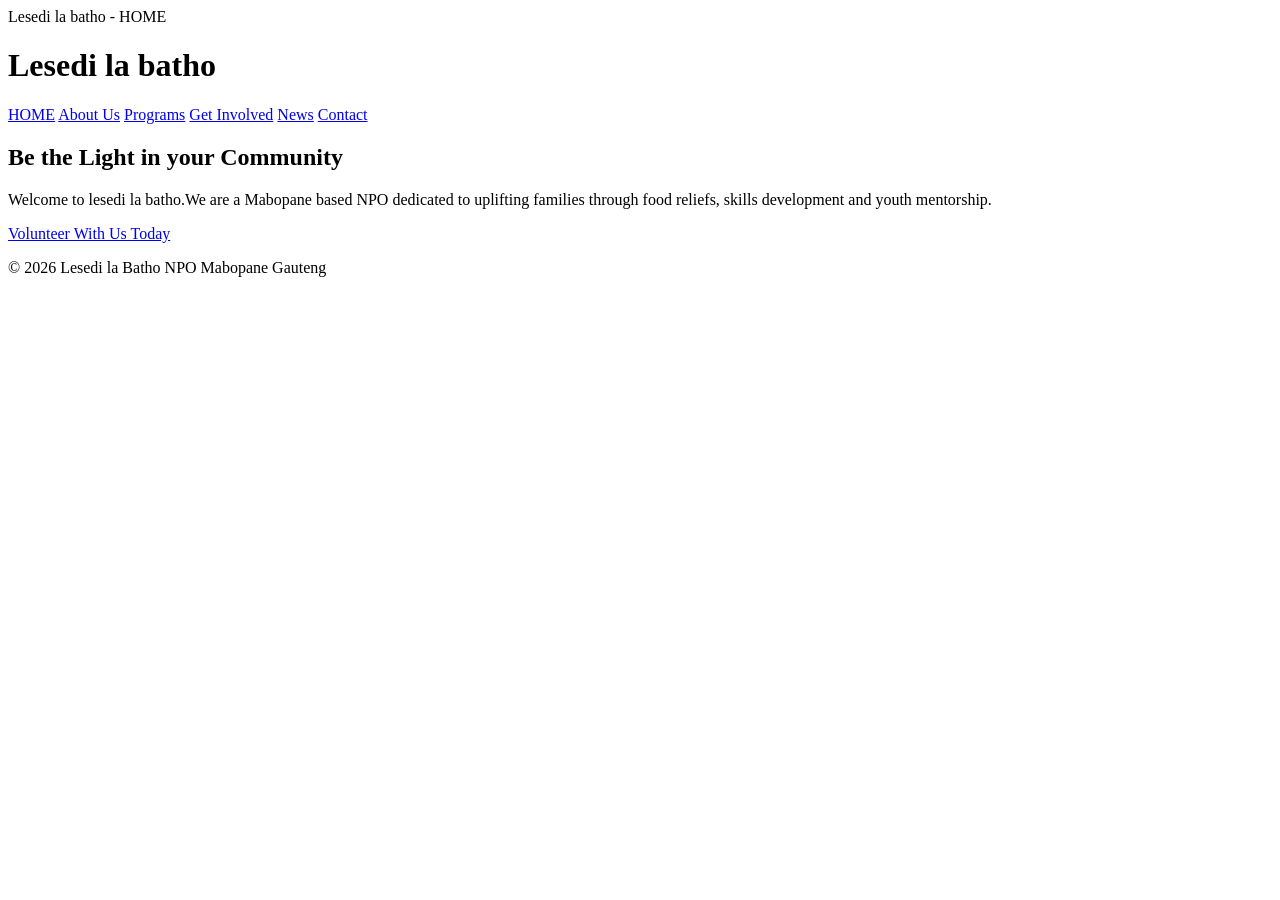
==== index.html @ f7e30dc0 "initial commit" ====
<!DOCTYPE html>
<html lang="en">
    <head>
        <meta charset="UTF-8">
        <memta name="viewport" content="width=device-width, initial-scale=1.0"
        <title>Lesedi la batho - HOME</title>
        <link rel="stylesheet" href="css/style.css">
    </head>
    <body>
        <header>
            <h1>Lesedi la batho</h1>
            <nav>
                <a href="index.html">HOME</a>
                <a href="about.html">About Us</a>
                <a href="services.html">Programs</a>
                <a href="enquiry.html">Get Involved</a>
                <a href="news.html">News</a>
                <a href="contact.html">Contact</a>
            </nav>  
        </header>
        <main>
            <h2>Be the Light in your Community</h2>
            <p>Welcome to lesedi la batho.We are a Mabopane based NPO dedicated to uplifting families through food reliefs, skills development and youth mentorship.</p>
            <a href="enquiry.html">Volunteer With Us Today</a>
        </main>
        <footer>
            <p>&copy; 2026 Lesedi la Batho NPO Mabopane Gauteng</p>
        </footer>
    </body>
</html>
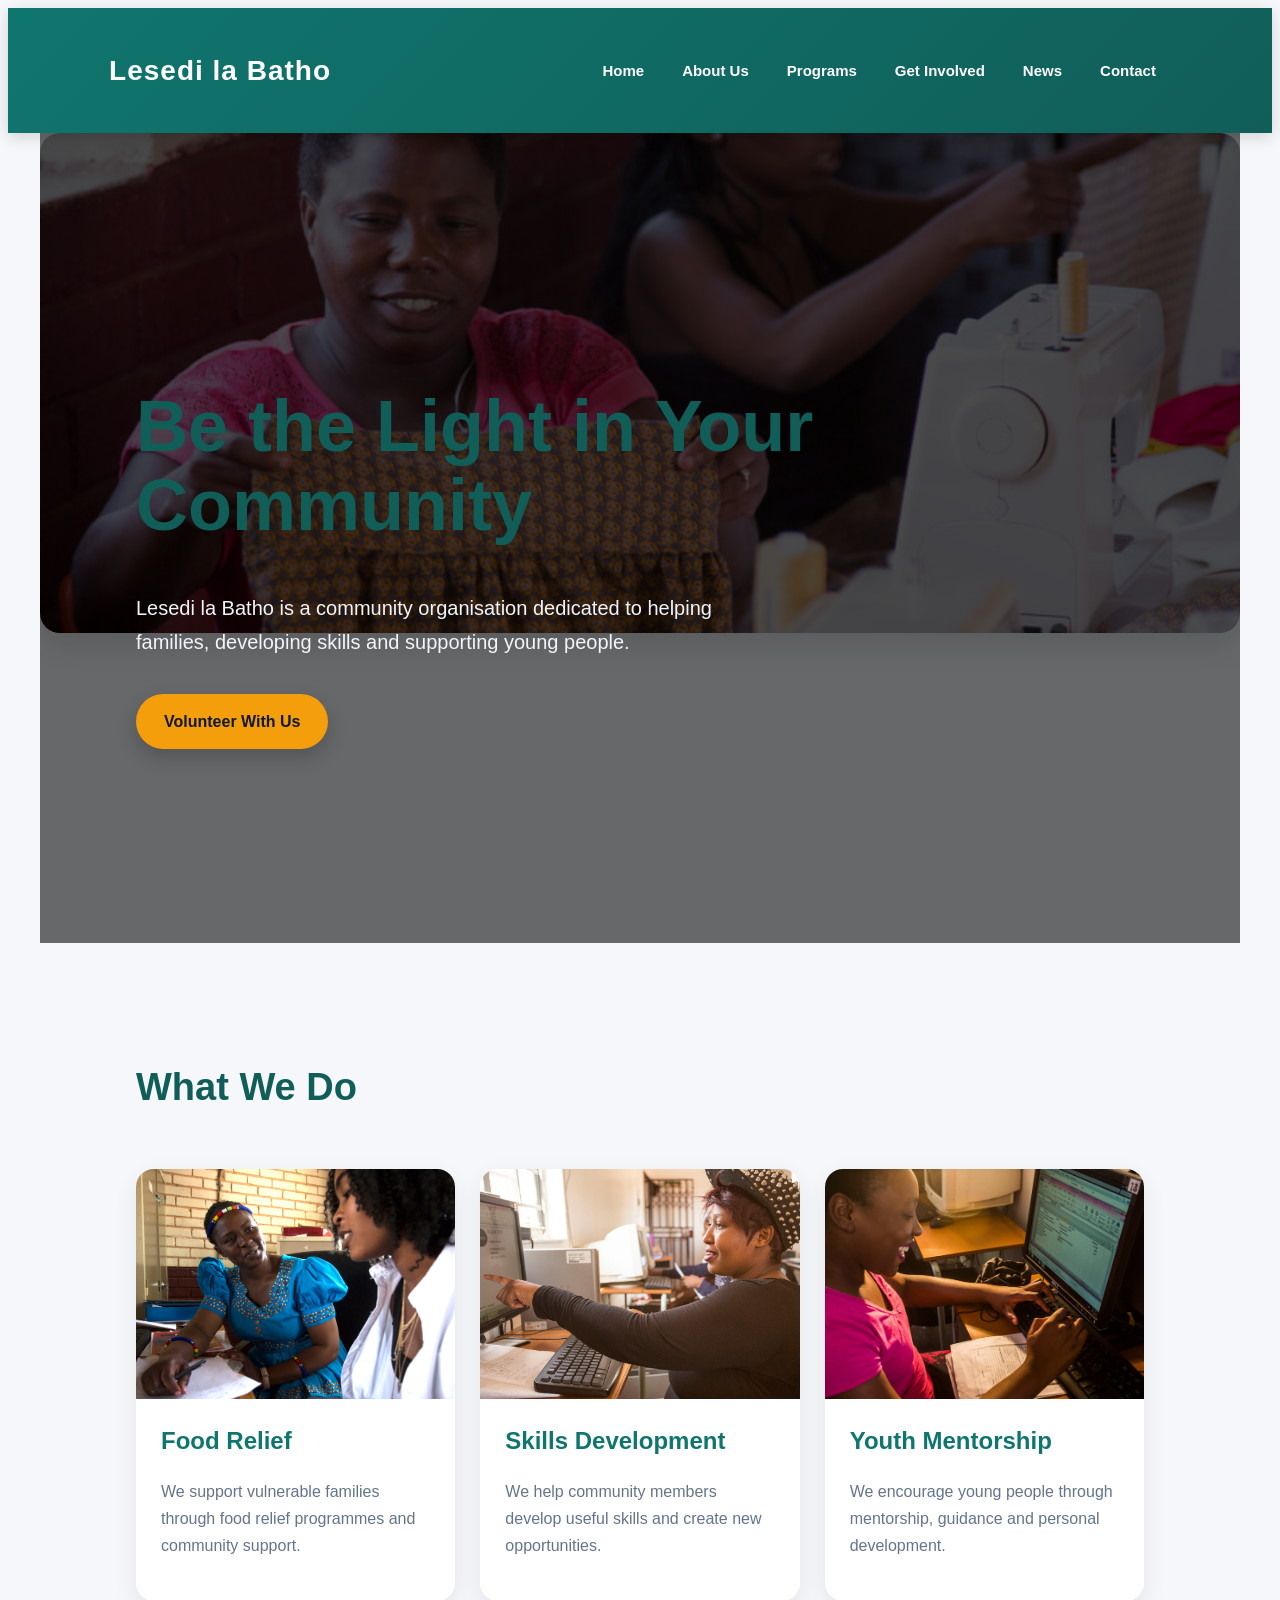
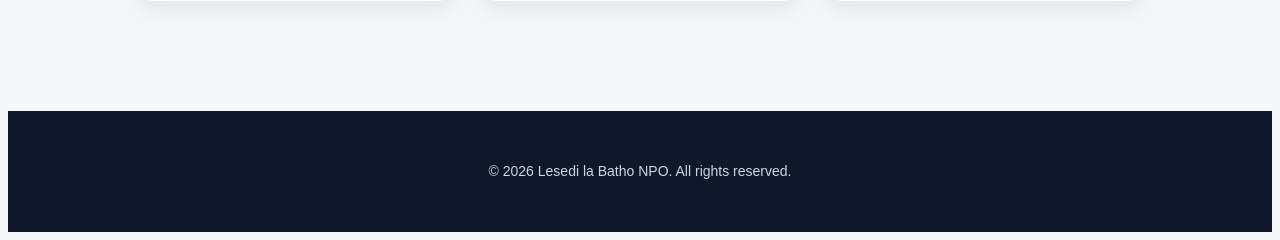
==== commit a33c29f2: "push site files" ====
--- a/index.html
+++ b/index.html
@@ -1,30 +1,85 @@
 <!DOCTYPE html>
 <html lang="en">
-    <head>
-        <meta charset="UTF-8">
-        <memta name="viewport" content="width=device-width, initial-scale=1.0"
-        <title>Lesedi la batho - HOME</title>
-        <link rel="stylesheet" href="css/style.css">
-    </head>
-    <body>
-        <header>
-            <h1>Lesedi la batho</h1>
-            <nav>
-                <a href="index.html">HOME</a>
-                <a href="about.html">About Us</a>
-                <a href="services.html">Programs</a>
-                <a href="enquiry.html">Get Involved</a>
-                <a href="news.html">News</a>
-                <a href="contact.html">Contact</a>
-            </nav>  
-        </header>
-        <main>
-            <h2>Be the Light in your Community</h2>
-            <p>Welcome to lesedi la batho.We are a Mabopane based NPO dedicated to uplifting families through food reliefs, skills development and youth mentorship.</p>
-            <a href="enquiry.html">Volunteer With Us Today</a>
-        </main>
-        <footer>
-            <p>&copy; 2026 Lesedi la Batho NPO Mabopane Gauteng</p>
-        </footer>
-    </body>
+<head>
+    <meta charset="UTF-8">
+    <meta name="viewport" content="width=device-width, initial-scale=1.0">
+    <title>Lesedi la Batho | Home</title>
+    <link rel="stylesheet" href="css/style.css">
+</head>
+
+<body>
+
+<header>
+    <h1>Lesedi la Batho</h1>
+
+    <nav>
+        <a href="index.html">Home</a>
+        <a href="about.html">About Us</a>
+        <a href="services.html">Programs</a>
+        <a href="enquiry.html">Get Involved</a>
+        <a href="news.html">News</a>
+        <a href="contact.html">Contact</a>
+    </nav>
+</header>
+
+<main>
+
+    <section class="hero">
+        <img src="images/R.jpg" alt="Lesedi la Batho community">
+
+        <h2>Be the Light in Your Community</h2>
+
+        <p>
+            Lesedi la Batho is a community organisation dedicated to
+            helping families, developing skills and supporting young people.
+        </p>
+
+        <a href="enquiry.html">Volunteer With Us</a>
+    </section>
+
+    <section>
+        <h2>What We Do</h2>
+
+        <article>
+            <img src="images/R (1).jpg" alt="Food relief programme">
+
+            <h3>Food Relief</h3>
+
+            <p>
+                We support vulnerable families through food relief
+                programmes and community support.
+            </p>
+        </article>
+
+        <article>
+            <img src="images/R (2).jpg" alt="Skills development">
+
+            <h3>Skills Development</h3>
+
+            <p>
+                We help community members develop useful skills
+                and create new opportunities.
+            </p>
+        </article>
+
+        <article>
+            <img src="images/R (3).jpg" alt="Youth mentorship">
+
+            <h3>Youth Mentorship</h3>
+
+            <p>
+                We encourage young people through mentorship,
+                guidance and personal development.
+            </p>
+        </article>
+
+    </section>
+
+</main>
+
+<footer>
+    <p>&copy; 2026 Lesedi la Batho NPO. All rights reserved.</p>
+</footer>
+
+</body>
 </html>
--- a/css/style.css
+++ b/css/style.css
@@ -0,0 +1,464 @@
+
+
+ {
+    margin: 0;
+    padding: 0;
+    box-sizing: border-box;
+}
+
+html {
+    scroll-behavior: smooth;
+}
+
+body {
+    font-family: "Segoe UI", Arial, sans-serif;
+    line-height: 1.7;
+    color: #333;
+    background: #f5f7fa;
+
+header {
+    background: linear-gradient(135deg, #0f766e, #115e59);
+    color: white;
+    padding: 20px 8%;
+    display: flex;
+    justify-content: space-between;
+    align-items: center;
+    gap: 30px;
+    position: sticky;
+    top: 0;
+    z-index: 1000;
+    box-shadow: 0 4px 15px rgba(0, 0, 0, 0.15);
+}
+
+header h1 {
+    font-size: 28px;
+    letter-spacing: 1px;
+    white-space: nowrap;
+}
+
+
+nav {
+    display: flex;
+    align-items: center;
+    gap: 8px;
+    flex-wrap: wrap;
+    justify-content: center;
+}
+
+nav a {
+    color: white;
+    text-decoration: none;
+    font-size: 15px;
+    font-weight: 600;
+    padding: 10px 15px;
+    border-radius: 8px;
+    transition: all 0.3s ease;
+}
+
+nav a:hover {
+    background: rgba(255, 255, 255, 0.18);
+    transform: translateY(-2px);
+}
+
+
+main {
+    max-width: 1200px;
+    margin: 0 auto;
+}
+
+
+.hero {
+    min-height: 650px;
+    padding: 80px 8%;
+    display: flex;
+    flex-direction: column;
+    justify-content: center;
+    align-items: flex-start;
+    position: relative;
+    overflow: hidden;
+    color: white;
+    background:
+        linear-gradient(
+            rgba(0, 0, 0, 0.58),
+            rgba(0, 0, 0, 0.58)
+        );
+}
+
+.hero img {
+    position: absolute;
+    inset: 0;
+    width: 100%;
+    height: 100%;
+    object-fit: cover;
+    z-index: -1;
+    filter: brightness(0.7);
+    transition: transform 0.7s ease;
+}
+
+.hero:hover img {
+    transform: scale(1.05);
+}
+
+.hero h2 {
+    max-width: 700px;
+    font-size: clamp(40px, 6vw, 72px);
+    line-height: 1.1;
+    margin-bottom: 25px;
+    font-weight: 800;
+}
+
+.hero p {
+    max-width: 650px;
+    font-size: 20px;
+    margin-bottom: 35px;
+    color: #f1f5f9;
+}
+
+
+.hero a,
+main section > a {
+    display: inline-block;
+    background: #f59e0b;
+    color: #111827;
+    text-decoration: none;
+    padding: 14px 28px;
+    border-radius: 50px;
+    font-weight: 700;
+    transition: all 0.3s ease;
+    box-shadow: 0 8px 20px rgba(0, 0, 0, 0.2);
+}
+
+.hero a:hover,
+main section > a:hover {
+    background: #fbbf24;
+    transform: translateY(-4px);
+    box-shadow: 0 12px 25px rgba(0, 0, 0, 0.25);
+}
+
+.page-header {
+    text-align: center;
+    padding: 80px 20px;
+    background: linear-gradient(135deg, #ccfbf1, #f0fdfa);
+}
+
+.page-header h2 {
+    font-size: clamp(36px, 5vw, 55px);
+    color: #115e59;
+    margin-bottom: 12px;
+}
+
+.page-header p {
+    max-width: 650px;
+    margin: auto;
+    color: #64748b;
+    font-size: 18px;
+}
+
+main > section:not(.hero):not(.page-header) {
+    padding: 80px 8%;
+}
+
+main section h2 {
+    color: #115e59;
+    font-size: 38px;
+    margin-bottom: 25px;
+}
+
+main section > p {
+    color: #64748b;
+}    
+
+article {
+    background: white;
+    border-radius: 18px;
+    overflow: hidden;
+    margin: 25px 0;
+    padding-bottom: 25px;
+    box-shadow: 0 8px 25px rgba(15, 23, 42, 0.08);
+    transition:
+        transform 0.3s ease,
+        box-shadow 0.3s ease;
+}
+
+article:hover {
+    transform: translateY(-8px);
+    box-shadow: 0 18px 35px rgba(15, 23, 42, 0.15);
+}
+
+article img {
+    width: 100%;
+    height: 230px;
+    object-fit: cover;
+    display: block;
+    transition: transform 0.5s ease;
+}
+
+article:hover img {
+    transform: scale(1.04);
+}
+
+article h3,
+article p {
+    margin-left: 25px;
+    margin-right: 25px;
+}
+
+article h3 {
+    margin-top: 22px;
+    margin-bottom: 10px;
+    color: #0f766e;
+    font-size: 24px;
+}
+
+article p {
+    color: #64748b;
+}
+
+main section > img {
+    width: 100%;
+    max-height: 500px;
+    object-fit: cover;
+    border-radius: 20px;
+    display: block;
+    margin-bottom: 35px;
+    box-shadow: 0 12px 30px rgba(0, 0, 0, 0.12);
+}
+
+address {
+    background: white;
+    padding: 30px;
+    border-left: 5px solid #0f766e;
+    border-radius: 12px;
+    font-style: normal;
+    box-shadow: 0 8px 20px rgba(15, 23, 42, 0.08);
+    margin: 25px 0;
+}
+
+address p {
+    margin-bottom: 18px;
+}
+
+address p:last-child {
+    margin-bottom: 0;
+}
+
+address strong {
+    color: #115e59;
+}
+
+address a {
+    color: #0f766e;
+    font-weight: 600;
+    text-decoration: none;
+}
+
+address a:hover {
+    text-decoration: underline;
+}
+
+form {
+    background: white;
+    padding: 40px;
+    border-radius: 20px;
+    box-shadow: 0 10px 30px rgba(15, 23, 42, 0.1);
+    max-width: 750px;
+    margin: 30px auto 0;
+}
+
+label {
+    display: block;
+    color: #334155;
+    font-weight: 600;
+    margin: 18px 0 8px;
+}
+
+input,
+textarea {
+    width: 100%;
+    padding: 14px 16px;
+    border: 2px solid #e2e8f0;
+    border-radius: 10px;
+    font-family: inherit;
+    font-size: 16px;
+    outline: none;
+    transition: all 0.3s ease;
+    background: #f8fafc;
+}
+
+input:focus,
+textarea:focus {
+    border-color: #0f766e;
+    background: white;
+    box-shadow: 0 0 0 4px rgba(15, 118, 110, 0.1);
+}
+
+textarea {
+    resize: vertical;
+    min-height: 150px;
+}
+
+button {
+    width: 100%;
+    margin-top: 25px;
+    padding: 15px;
+    border: none;
+    border-radius: 10px;
+    background: linear-gradient(135deg, #0f766e, #115e59);
+    color: white;
+    font-size: 17px;
+    font-weight: 700;
+    cursor: pointer;
+    transition: all 0.3s ease;
+}
+
+button:hover {
+    transform: translateY(-3px);
+    box-shadow: 0 10px 20px rgba(15, 118, 110, 0.25);
+}
+
+footer {
+    background: #0f172a;
+    color: #cbd5e1;
+    text-align: center;
+    padding: 35px 20px;
+    margin-top: 30px;
+}
+
+footer p {
+    font-size: 14px;
+}
+
+@media (min-width: 700px) {
+
+    main > section:not(.hero):not(.page-header) {
+        display: grid;
+        grid-template-columns: repeat(3, 1fr);
+        gap: 25px;
+        align-items: start;
+    }
+
+    main > section:not(.hero):not(.page-header) > h2,
+    main > section:not(.hero):not(.page-header) > p,
+    main > section:not(.hero):not(.page-header) > img,
+    main > section:not(.hero):not(.page-header) > form,
+    main > section:not(.hero):not(.page-header) > address {
+        grid-column: 1 / -1;
+    }
+
+    article {
+        margin: 0;
+    }
+}
+
+
+@media (max-width: 800px) {
+
+    header {
+        flex-direction: column;
+        padding: 20px;
+        gap: 15px;
+    }
+
+    header h1 {
+        font-size: 24px;
+    }
+
+    nav {
+        gap: 4px;
+    }
+
+    nav a {
+        font-size: 14px;
+        padding: 8px 10px;
+    }
+
+    .hero {
+        min-height: 580px;
+        padding: 60px 25px;
+    }
+
+    .hero h2 {
+        font-size: 44px;
+    }
+
+    .hero p {
+        font-size: 17px;
+    }
+
+    main > section:not(.hero):not(.page-header) {
+        padding: 60px 25px;
+    }
+
+    .page-header {
+        padding: 60px 20px;
+    }
+
+    main section h2 {
+        font-size: 32px;
+    }
+
+    form {
+        padding: 25px;
+    }
+}
+
+@media (max-width: 480px) {
+
+    header h1 {
+        font-size: 22px;
+    }
+
+    nav {
+        display: grid;
+        grid-template-columns: repeat(2, 1fr);
+        width: 100%;
+    }
+
+    nav a {
+        text-align: center;
+        font-size: 13px;
+    }
+
+    .hero {
+        min-height: 520px;
+        padding: 45px 20px;
+    }
+
+    .hero h2 {
+        font-size: 36px;
+    }
+
+    .hero p {
+        font-size: 16px;
+    }
+
+    .hero a {
+        padding: 12px 22px;
+    }
+
+    article img {
+        height: 200px;
+    }
+
+    form {
+        padding: 20px;
+    }
+
+    input,
+    textarea {
+        font-size: 15px;
+    }
+}
+
+a:focus,
+button:focus,
+input:focus,
+textarea:focus {
+    outline: 3px solid rgba(245, 158, 11, 0.5);
+    outline-offset: 3px;
+}
+
+::selection {
+    background: #0f766e;
+    color: white;
+}
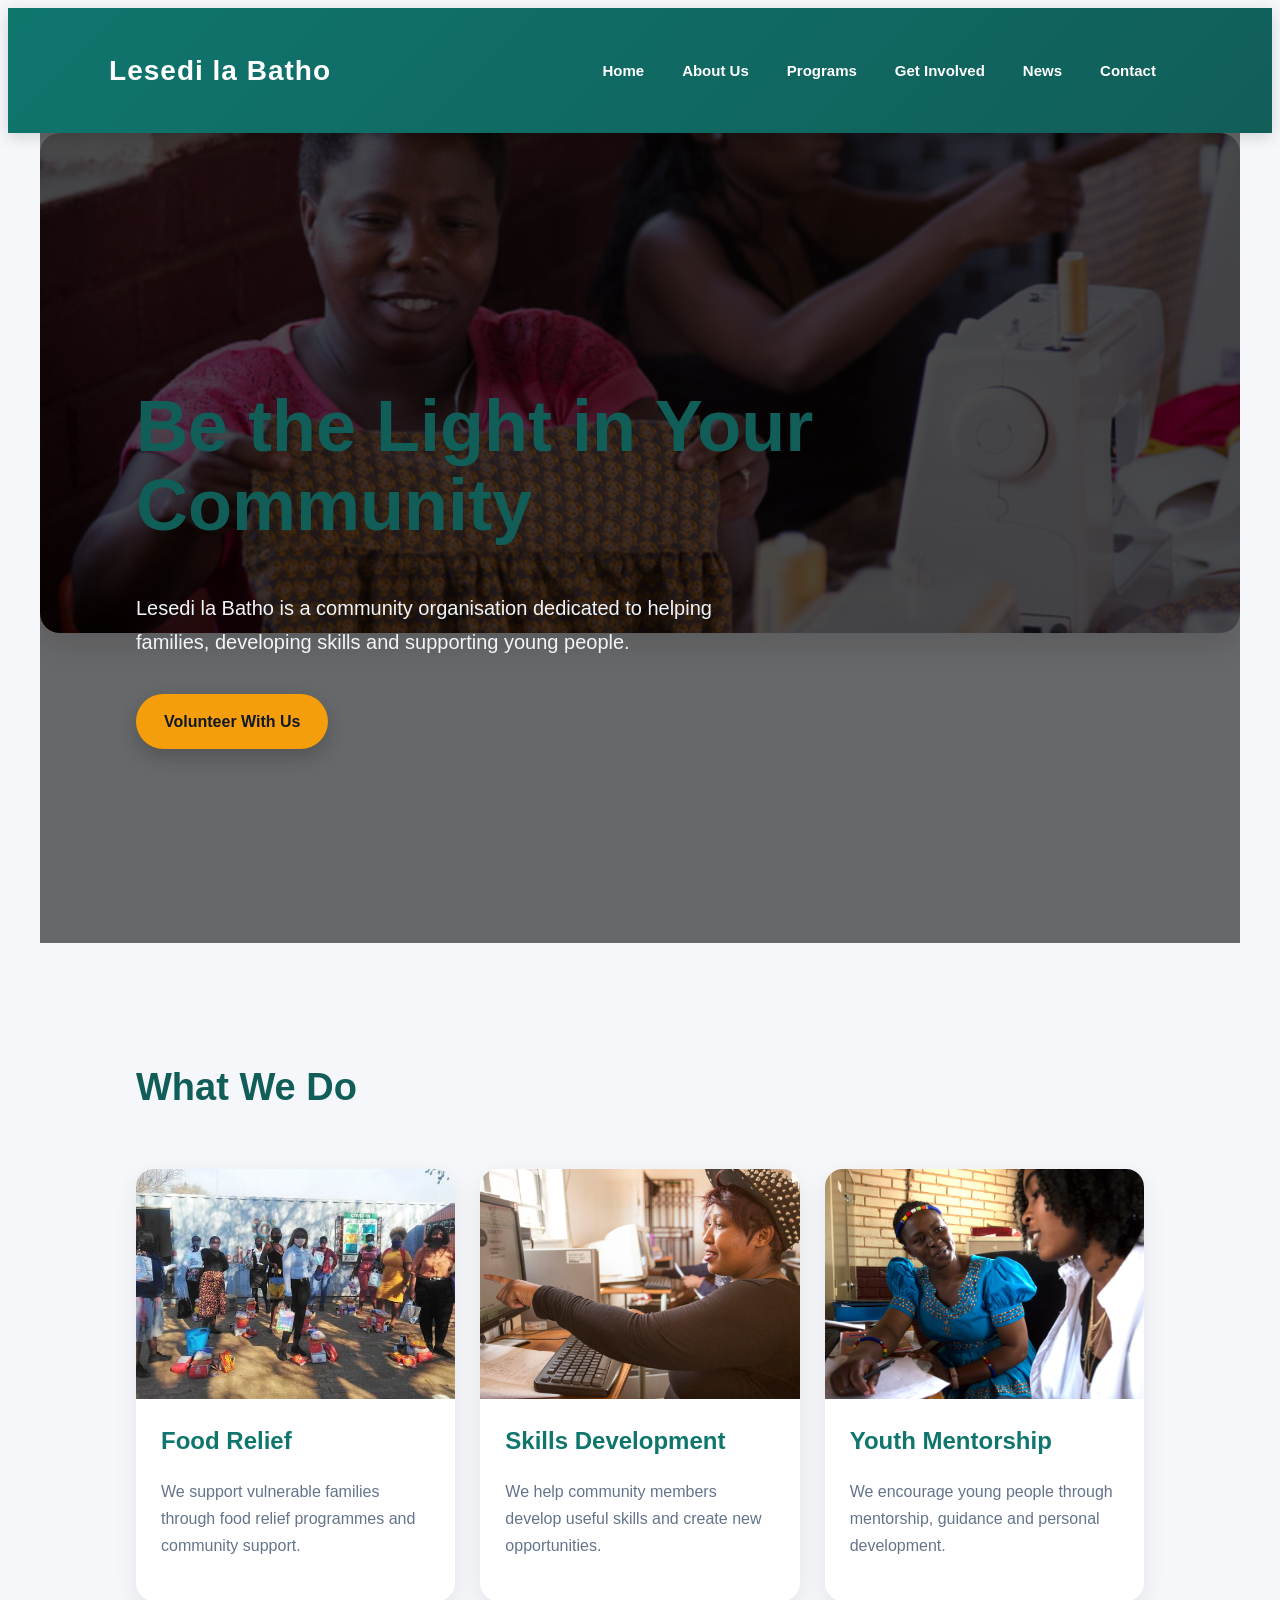
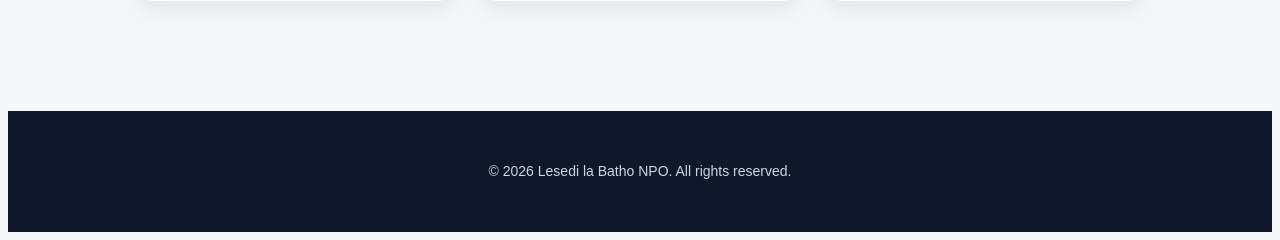
==== commit 299be970: "final changelog.md, README.md, sitemap.xml, images" ====
--- a/index.html
+++ b/index.html
@@ -5,6 +5,7 @@
     <meta name="viewport" content="width=device-width, initial-scale=1.0">
     <title>Lesedi la Batho | Home</title>
     <link rel="stylesheet" href="css/style.css">
+    <script src="js/main.js" defer></script>
 </head>
 
 <body>
@@ -25,7 +26,7 @@
 <main>
 
     <section class="hero">
-        <img src="images/R.jpg" alt="Lesedi la Batho community">
+        <img src="images/skills development (3).jpg" alt="Lesedi la Batho community">
 
         <h2>Be the Light in Your Community</h2>
 
@@ -41,7 +42,7 @@
         <h2>What We Do</h2>
 
         <article>
-            <img src="images/R (1).jpg" alt="Food relief programme">
+            <img src="images/food relief parcels.jpg" alt="Food relief programme">
 
             <h3>Food Relief</h3>
 
@@ -52,7 +53,7 @@
         </article>
 
         <article>
-            <img src="images/R (2).jpg" alt="Skills development">
+            <img src="images/skills development.jpg" alt="Skills development">
 
             <h3>Skills Development</h3>
 
@@ -63,7 +64,7 @@
         </article>
 
         <article>
-            <img src="images/R (3).jpg" alt="Youth mentorship">
+            <img src="images/youth session.jpg" alt="Youth mentorship">
 
             <h3>Youth Mentorship</h3>
 
